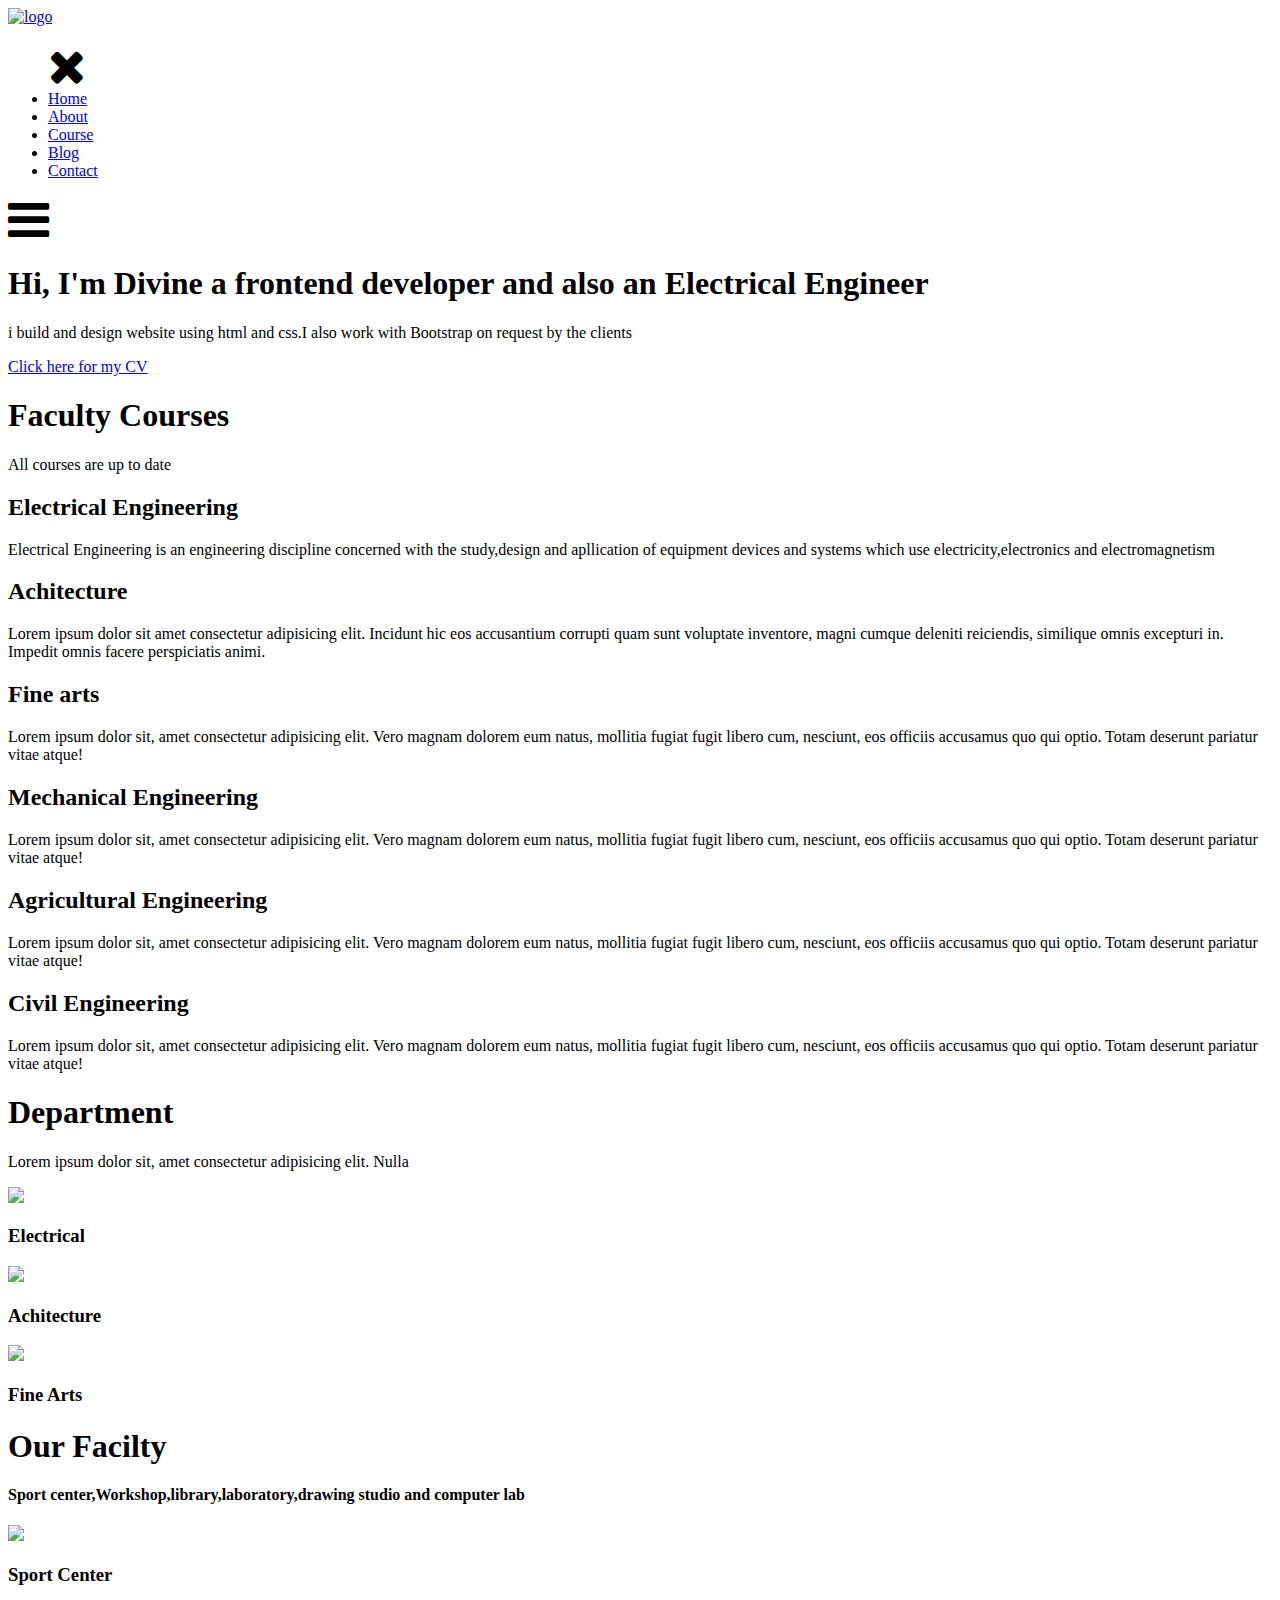
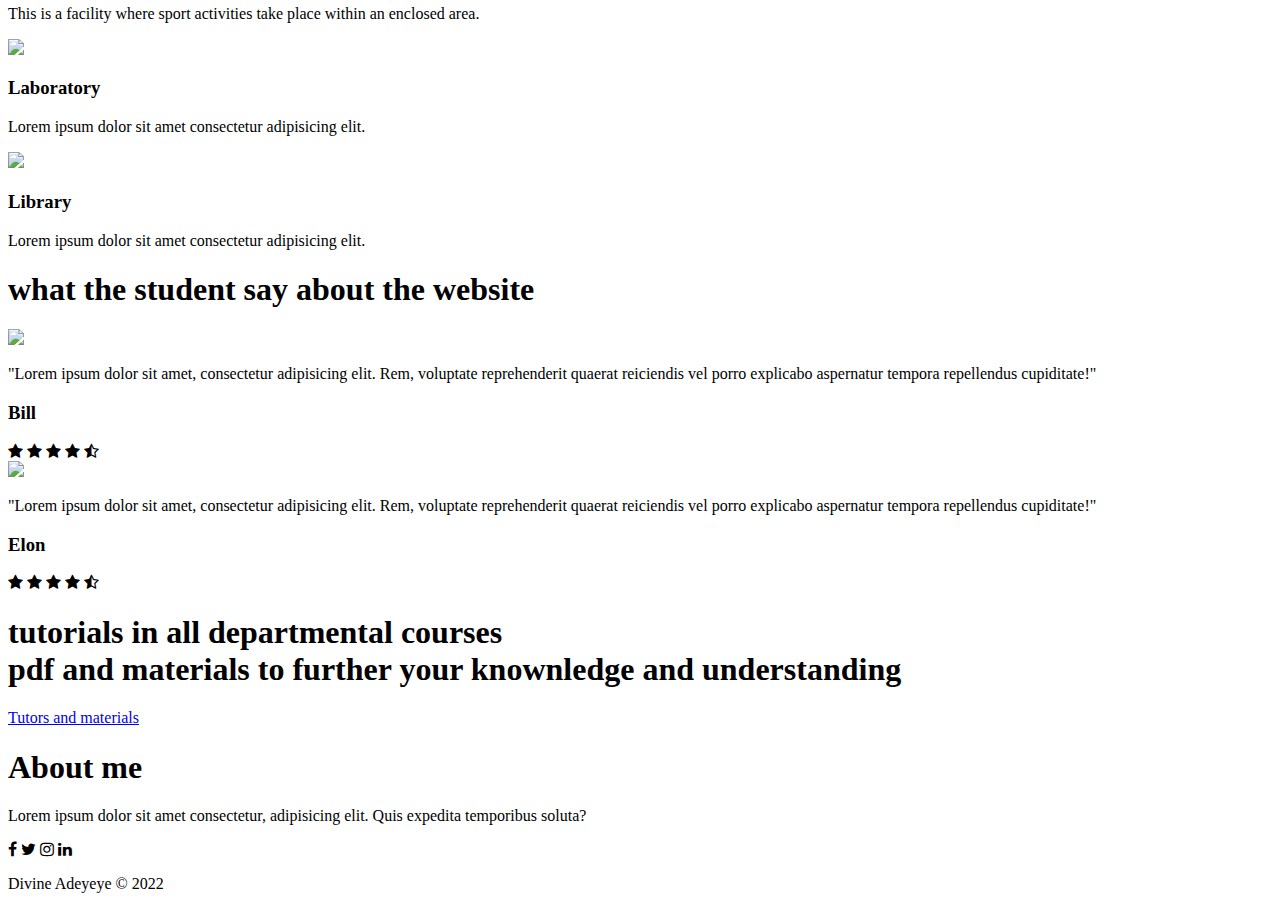
==== index.html @ b2eaff08 "Add files via upload" ====
<!DOCTYPE html>
<html lang="en">
<head>
  <meta charset="UTF-8">
  <meta http-equiv="X-UA-Compatible" content="IE=edge">
  <meta name="viewport" content="width=device-width, initial-scale=1.0">
  <title>Campus site</title>
  <link rel="stylesheet" href="/css/style.css">
  <link rel="preconnect" href="https://fonts.googleapis.com">
<link rel="preconnect" href="https://fonts.gstatic.com" crossorigin>
<link href="https://fonts.googleapis.com/css2?family=Poppins&display=swap" rel="stylesheet">
  <!--<link rel="stylesheet" href="https://cdn.jsdelivr.net/npm/@fortawesome/fontawesome-free@6.1.1/css/fontawesome.min.css" integrity="sha384-zIaWifL2YFF1qaDiAo0JFgsmasocJ/rqu7LKYH8CoBEXqGbb9eO+Xi3s6fQhgFWM" crossorigin="anonymous">-->
  <link rel="stylesheet" href="https://cdnjs.cloudflare.com/ajax/libs/font-awesome/4.7.0/css/font-awesome.min.css">
</head>
<body>
  <div class="main">
    <div class="navbar">
      <div class="logo"><a href="index.html"><img src="/img/logo.png" alt="logo"></a> </div>
     
     <div class="nav-links" id="navLinks">
      
      <ul>
        <i class="fa fa-times fa-3x" onclick="hideMenu()"></i>
        <li><a href="index.html">Home</a></li>
        <li><a href="about.html">About</a></li>
        <li><a href="course.html">Course</a></li>
        <li><a href="blog.html">Blog</a></li>
        <li><a href="content.html">Contact</a></li>
      </ul>
      </div>
      <i class="fa fa-bars fa-3x" onclick="showMenu()"></i>
    </div>
   <div class="home-desc">
    <h1>Hi, I'm Divine a frontend developer and also an Electrical Engineer</h1>
     <p>i build and design website using html and css.I also work with Bootstrap on request by the clients</p>
       <a href="#" class="cv-btn">Click here for my CV</a>
   </div>
  </div>


 
  <section class="course">
   <h1>Faculty Courses</h1>
    <p>All courses are up to date</p>
    <div class="container-row">
       <div class="dept-desc">
         <h2>Electrical Engineering</h2>
          <p>Electrical Engineering is an engineering discipline concerned with the study,design and apllication of equipment devices and systems which use electricity,electronics and electromagnetism</p>
       </div>
      <div class="dept-desc">
       <h2>Achitecture</h2>
        <p>Lorem ipsum dolor sit amet consectetur adipisicing elit. Incidunt hic eos accusantium corrupti quam sunt voluptate inventore, magni cumque deleniti reiciendis, similique omnis excepturi in. Impedit omnis facere perspiciatis animi.</p>
    </div>
      <div class="dept-desc">
        <h2>Fine arts</h2>
        <p>Lorem ipsum dolor sit, amet consectetur adipisicing elit. Vero magnam dolorem eum natus, mollitia fugiat fugit libero cum, nesciunt, eos officiis accusamus quo qui optio. Totam deserunt pariatur vitae atque!</p>
      </div>
    </div>
    <div class="container-row">
      <div class="dept-desc">
      <h2>Mechanical Engineering</h2>
        <p>Lorem ipsum dolor sit, amet consectetur adipisicing elit. Vero magnam dolorem eum natus, mollitia fugiat fugit libero cum, nesciunt, eos officiis accusamus quo qui optio. Totam deserunt pariatur vitae atque!</p>
      </div>
     <div class="dept-desc">
      <h2>Agricultural Engineering</h2>
      <p>Lorem ipsum dolor sit, amet consectetur adipisicing elit. Vero magnam dolorem eum natus, mollitia fugiat fugit libero cum, nesciunt, eos officiis accusamus quo qui optio. Totam deserunt pariatur vitae atque!</p>
     </div>
     <div class="dept-desc">
      <h2>Civil Engineering</h2>
      <p>Lorem ipsum dolor sit, amet consectetur adipisicing elit. Vero magnam dolorem eum natus, mollitia fugiat fugit libero cum, nesciunt, eos officiis accusamus quo qui optio. Totam deserunt pariatur vitae atque!</p>
     </div>
   </div>
  </section>
   



  <section class="campus">
    <h1 class="campus-header">Department</h1>
     <p class="campus-text">Lorem ipsum dolor sit, amet consectetur adipisicing elit. Nulla </p>
    <div class="container-row">
      <div class="campus-col">
        <img src="/img/elect-2.jpg">
        <div class="layer">
          <h3>Electrical</h3>
        </div>
      </div>

      <div class="campus-col">
        <img src="/img/chi.jpeg">
        <div class="layer">
          <h3>Achitecture</h3>
        </div>
      </div>
     

      <div class="campus-col">
        <img src="/img/fn-2.jpg">
        <div class="layer">
          <h3>Fine Arts</h3>
        </div>
      </div>
    </div>
  </section>

  
<section class="campus-facility">
  <h1>Our Facilty</h1>
  <h4>Sport center,Workshop,library,laboratory,drawing studio and computer lab</h4>
  <div class="container-row">
    <div class="fa-col">
      <img src="/img/sport centre.jpg">
      <h3>Sport Center</h3>
      <p>This is a facility where sport activities take place within an enclosed area.</p>
    </div>

    <div class="fa-col">
      <img src="/img/laboratory.jpeg" >
      <h3>Laboratory</h3>
      <p>Lorem ipsum dolor sit amet consectetur adipisicing elit.</p>
      <p></p>
    </div>

    <div class="fa-col">
      <img src="/img/library.jpeg">
      <h3>Library</h3>
      <p>Lorem ipsum dolor sit amet consectetur adipisicing elit.</p>
    </div>
  </div>
</section>


<section class="testimonials">
  <h1>what the student say about the website</h1>
  <div class="container-row">
    <div class="tes-col">
      <img src="/img/testimonials/t1.jpg">
      <div>
      <p>"Lorem ipsum dolor sit amet, consectetur adipisicing elit. Rem, voluptate reprehenderit quaerat reiciendis vel porro explicabo aspernatur tempora repellendus cupiditate!"</p>
      <h3>Bill</h3>
       <i class="fa fa-star"></i>
       <i class="fa fa-star"></i>
       <i class="fa fa-star"></i>
       <i class="fa fa-star"></i>
       <i class="fa fa-star-half-o"></i>
      </div>
    </div>
    <div class="tes-col">
      <img src="/img/testimonials/t2.jpg">
      <div>
      <p>"Lorem ipsum dolor sit amet, consectetur adipisicing elit. Rem, voluptate reprehenderit quaerat reiciendis vel porro explicabo aspernatur tempora repellendus cupiditate!"</p>
      <h3>Elon</h3>
      <i class="fa fa-star"></i>
       <i class="fa fa-star"></i>
       <i class="fa fa-star"></i>
       <i class="fa fa-star"></i>
       <i class="fa fa-star-half-o"></i>
      </div>
    </div>
  </div>
</section>



<section class="tutor">
  <h1>tutorials in all departmental courses <br> pdf and materials to further your knownledge and understanding</h1>
  <a href="#" class="cv-btn">Tutors and materials</a>
</section>



<section class="footer">
  <h1>About me</h1>
  <p>Lorem ipsum dolor sit amet consectetur, adipisicing elit. Quis expedita temporibus soluta?</p>
  <div class="icons">
    <i class="fa fa-facebook"></i>
    <i class="fa fa-twitter"></i>
    <i class="fa fa-instagram"></i>
    <i class="fa fa-linkedin"></i>
  </div>
  <p>Divine Adeyeye &copy 2022</p>
</section>

  <script>
    var navLinks = document.getElementById("navLinks");
    function showMenu(){
      navLinks.style.right = "0";
    }
    function hideMenu(){
      navLinks.style.right = "-200px";
    }
  </script>
</body>
</html>
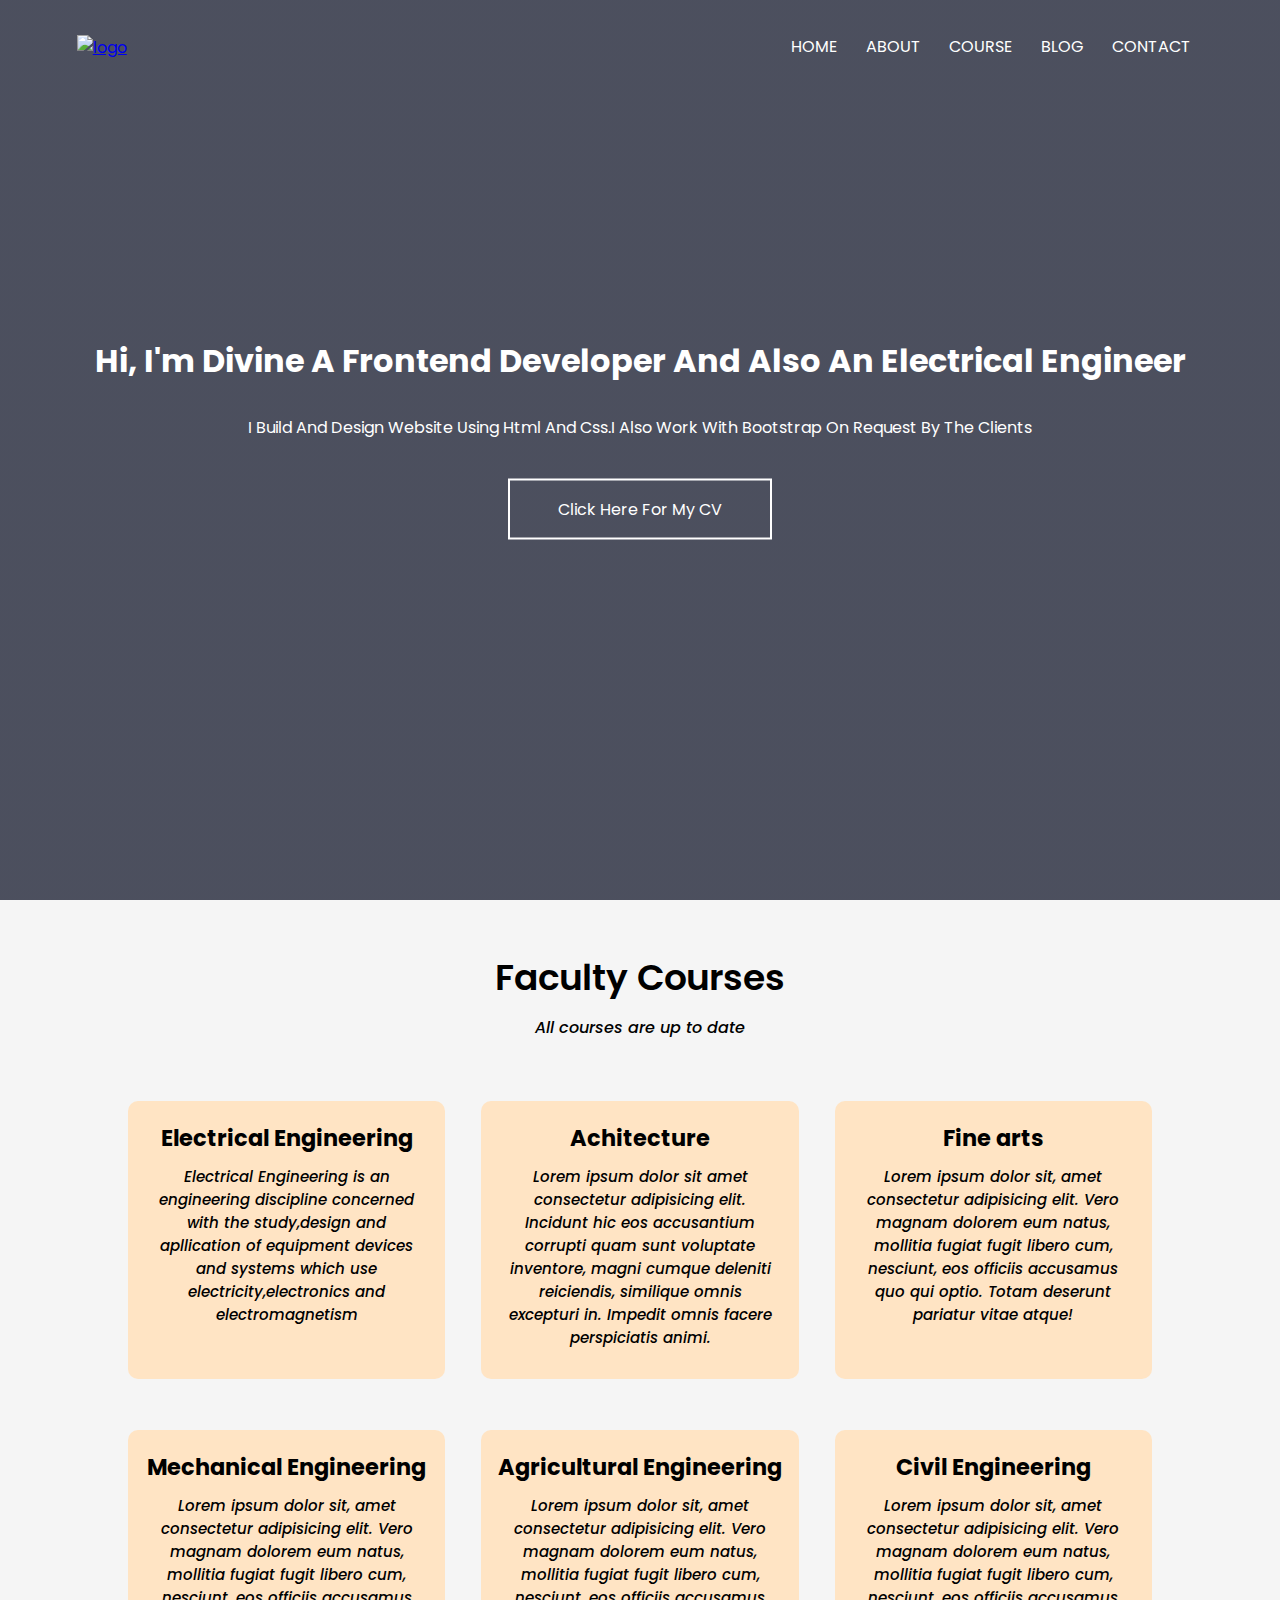
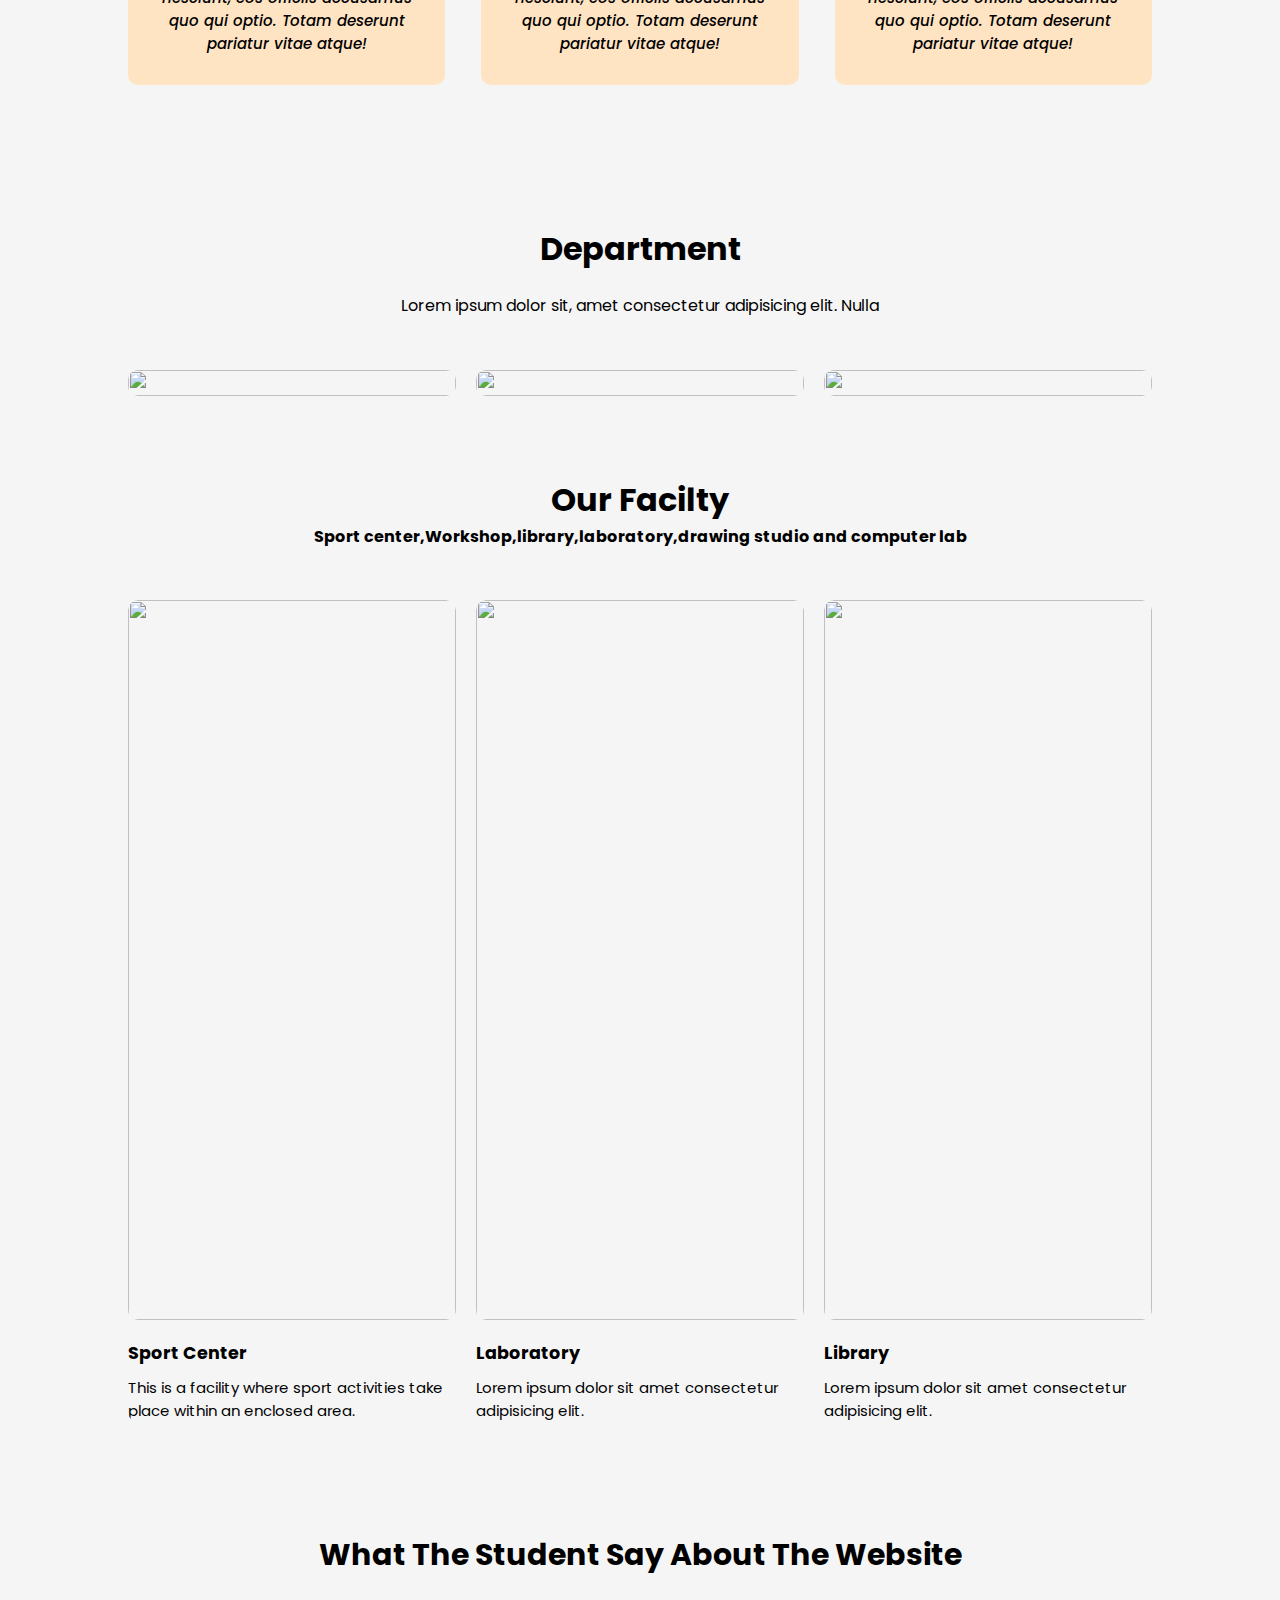
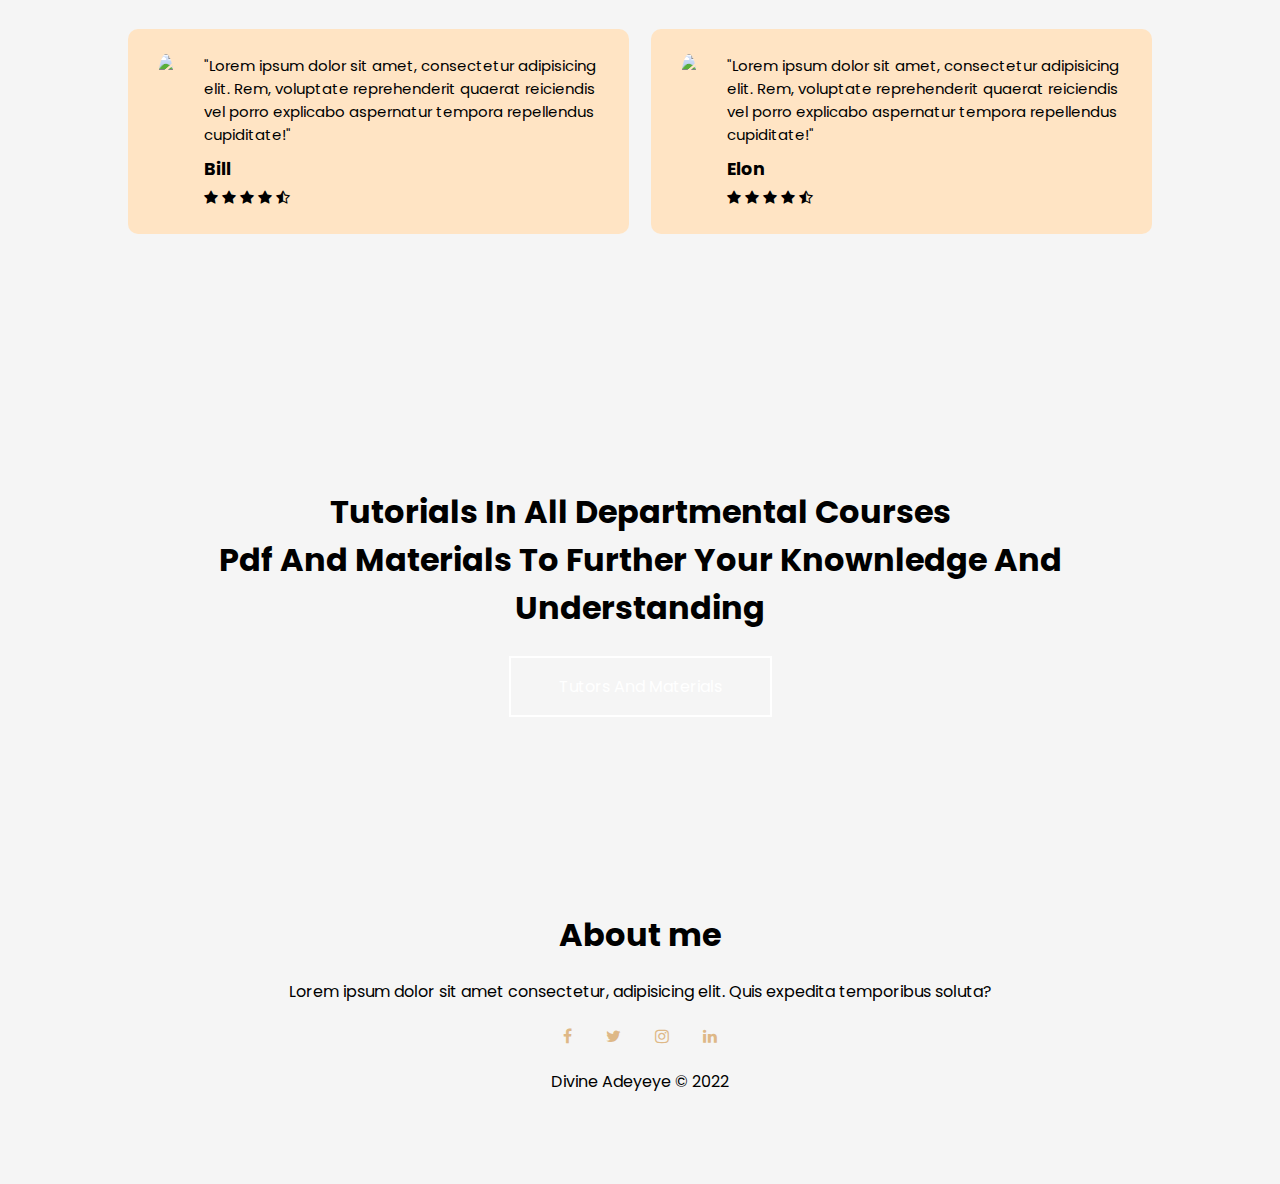
==== commit cb17a448: "Update index.html" ====
--- a/index.html
+++ b/index.html
@@ -5,7 +5,7 @@
   <meta http-equiv="X-UA-Compatible" content="IE=edge">
   <meta name="viewport" content="width=device-width, initial-scale=1.0">
   <title>Campus site</title>
-  <link rel="stylesheet" href="/css/style.css">
+  <link rel="stylesheet" href="style.css">
   <link rel="preconnect" href="https://fonts.googleapis.com">
 <link rel="preconnect" href="https://fonts.gstatic.com" crossorigin>
 <link href="https://fonts.googleapis.com/css2?family=Poppins&display=swap" rel="stylesheet">
@@ -191,4 +191,4 @@
     }
   </script>
 </body>
-</html>+</html>
--- a/style.css
+++ b/style.css
@@ -0,0 +1,556 @@
+*{
+  margin: 0;
+  padding: 0;
+}
+body{
+  background-color: whitesmoke;
+  font-family: 'Poppins', sans-serif;
+}
+        /*------- main section -------*/
+.main{
+  height: 100vh;
+  width: 100%;
+  background-image: linear-gradient(rgba(4,9,30,0.7),rgba(4,9,30,0.7)), url("/img/img-2/Welcome.png") ;
+  background-position: center ;
+  background-repeat: no-repeat;
+  background-size: cover;
+  position: relative;
+}
+/*.main{
+  padding-top: 20px;
+  padding-right: 80px;
+  margin-left: 80px;
+}*/
+.navbar{
+  padding: 2% 6%;
+  display: flex;
+  justify-content: space-between;
+  align-items: center;
+}
+.nav-links ul li{
+  display: inline-block;
+  padding: 8px 12px;
+  position: relative;
+  justify-content: space-between;
+}
+.nav-links ul li a{
+  text-decoration: none;
+  text-transform: uppercase;
+  color: white;
+}
+.nav-links ul li a::after{
+  content: '';
+  width: 0%;
+  height: 2px;
+  background: yellowgreen;
+  display: block;
+  margin: auto; /* for the line increase and decrease animation*/
+  transition: 0.5s ;
+}
+.nav-links ul li a:hover::after{
+  width: 100%;
+  cursor: pointer;
+}
+.home-desc{
+  text-align: center;
+  color: #fff;
+  text-transform: capitalize;
+  top: 50%;
+  left: 50%;
+  width: 90%;
+  position: absolute;
+  transform: translate(-50%,-50%);
+  
+}
+.home-desc h1{
+  font-size: 2rem;
+}
+.home-desc  p{
+  margin: 30px 0px 15px;  
+}
+.cv-btn{
+ display: inline-block;
+ color: #fff;
+ border: 2px solid #fff;
+ text-decoration: none;
+ margin: 1.5rem;
+ background: transparent;
+ padding: 1rem 3rem 1rem;
+ position: relative;
+ transition: 1s;
+}
+.cv-btn:hover{
+  background: yellowgreen;
+  border: 2px solid yellowgreen;
+  cursor: pointer;
+  
+} 
+.navbar .fa{
+  display: none;
+}
+@media (max-width:700px) {
+  .home-desc h1{
+    font-size: 30px;
+  }
+  .nav-links ul li{
+    display: block;
+  }
+  .nav-links{
+    background: grey;
+    height: 100vh;
+    width: 200px;
+    position: fixed;
+    top:0;
+    right: -200px;
+    z-index: 1;
+    text-align: left;
+    transition: 1s ;
+  }
+.navbar .fa{
+    display: block;
+    color: #fff;
+    margin: 10px;
+    cursor: pointer;
+  }
+   /*.nav-links ul li {
+    padding: 30px;
+   }*/
+}
+.course{
+  width: 80%;
+  margin: auto;
+  padding-top: 50px;
+text-align: center;
+}
+.course h1{
+  font-size: 36px;
+  font-weight: 600;
+  
+}
+.course p{
+  font-weight: 500;
+  font-style: italic;
+  padding: 10px;
+}
+.container-row{
+  display: flex;
+  margin-top: 5%;
+  font-size: 15px;
+  justify-content: space-between;
+}
+.dept-desc{
+  flex-basis: 31%;
+  background-color: bisque;
+  border-radius: 10px;
+  padding: 20px 12px;
+  box-sizing: border-box;
+  transition: 1s;
+}
+.dept-desc h2{
+  font-weight: bold;
+}
+.dept-desc:hover{
+  box-shadow: 0 0 10px 10px rgba(0, 0, 0, .3);
+  background: skyblue;
+}
+@media (max-width:700px) {
+  .container-row{
+    flex-direction: column; /* display:block;*/
+
+  }
+  .dept-desc{
+    margin-bottom: 15px;
+    height: 100vh;
+  }
+}
+.campus{
+  width: 80%;
+  margin: auto;
+  padding-top: 50px;
+text-align: center;
+}
+.campus-col{
+  flex-basis: 32%;
+  
+  
+  border-radius: 10px;
+  margin-bottom: 30px;
+  position: relative;
+  overflow: hidden;
+}
+.campus-header{
+  width: 100%;
+  text-align: center;
+  padding-top: 90px ;
+}
+.campus-text{
+  width: 100%;
+  text-align: center;
+  padding-top: 20px ;
+}
+.campus-col img{
+  width: 100%;
+  height: 100%;
+  display: block;
+}
+
+
+.layer{
+  background: transparent;
+  height: 100%;
+  width: 100%;
+  top: 0;
+  right: 0;
+  color: #fff;
+  text-align: center;
+  position: absolute;
+  transition: .5s;
+}
+.layer:hover{
+  background: rgba(0, 0, 30, .7);
+}
+.layer h3{
+  width: 100%;
+  bottom: 0;
+  left: 0%;
+   transform: translateY(-50%);
+   position: absolute;
+   opacity: 0;
+   transition: 0.5s;
+}
+.layer:hover h3{
+  opacity: 1;
+ bottom: 49%;
+}
+.campus-facility {
+  width: 80%;
+  margin: auto;
+  padding-top: 50px;
+text-align: center;
+}
+.fa-col{
+  flex-basis: 32%;
+  
+ 
+  border-radius: 10px;
+  margin-bottom: 30px;
+  position: relative;
+  overflow: hidden;
+}
+.campus-facility img{
+  width: 100%;
+  height: 80vh;
+  border-radius: 10px;
+  display: block;
+}
+.campus-facility{
+  text-align: center;
+}
+ .campus-facility h3{
+  padding-top: 20px;
+  text-align: left;
+  margin-bottom: 10px;
+ }
+ .campus-facility p{
+  text-align: left;
+ }
+
+
+
+
+
+ .testimonials{
+  width: 80%;
+  margin: auto;
+  text-align: center;
+  margin: auto;
+ }
+ .testimonials h1{
+  font-size: 30px;
+  padding-top: 80px;
+  text-transform: capitalize;
+}
+.testimonials img {
+  height: 60px;
+  border-radius: 50%;
+  margin-left: 5px;
+  margin-right: 30px;
+}
+.tes-col{
+  background-color: bisque;
+  flex-basis: 44%;
+  margin-bottom: 15%;
+  border-radius: 10px;
+  padding: 25px;
+  text-align: left;
+  display: flex;
+  cursor: pointer;
+}
+.tes-col h3{
+  text-align: left;
+  margin-top: 10px;
+  margin-bottom: 4px;
+}
+.tes-col .fa{
+  color: black;
+}
+@media (max-width:700px) {
+  .tes-col img{
+    border-radius: 50%;margin-left: 0px;
+    margin-right: 10px;
+  }
+}
+
+
+
+ .tutor{
+  background-image:  url("/img/subscribe-bg.png");
+  width: 80%;
+  margin: auto;
+  border-radius: 10px;
+  
+  background-position: center;
+  background-size: cover;
+  padding: 100px 0;
+  text-transform: capitalize;
+  text-align: center;
+ }
+
+
+
+
+
+ .footer{
+  width: 100%;
+  text-align: center;
+  padding: 70px 0;
+ }
+ .footer p{
+  padding: 20px 30px;
+ }
+ .icons .fa{
+  margin: 0 15px;
+  color: burlywood;
+  cursor: pointer;
+ }
+
+
+
+ .main-about{
+  height: 80vh;
+  width: 100%;
+  background-image: linear-gradient(rgba(4,9,30,0.7),rgba(4,9,30,0.7)), url("/img/grad.jpeg") ;
+  background-position: center ;
+  background-repeat: no-repeat;
+  background-size: cover;
+  position: relative;
+}
+.About-me{
+  text-align: center;
+  color: #fff;
+  text-transform:none;
+  top: 50%;
+  left: 50%;
+  width: 90%;
+  position: absolute;
+  transform: translate(-50%,-50%);
+}
+.footer-about{
+  margin-top: 60px;
+  padding: 10px 0;
+  width: 100%;
+  text-align: center;
+}
+.footer-about p{
+  padding: 20px 30px;
+  margin-bottom: 40px;
+  margin-top: 30px;
+ }
+ .icons-about .fa{
+  margin: 0 10px;
+  color:  chocolate;
+  cursor: pointer;
+ }
+ .about-section{
+  width: 80%;
+  text-align: center;
+  padding-top: 10px;
+  margin: auto;
+ }
+ .about-section img{
+  width: 100%;
+  border-radius: 10px;
+ }
+ .about-col{
+  flex-basis: 44%;
+  margin-bottom: 15%;
+  padding: 15px 20px;
+  cursor: pointer;
+ }
+ .cv-btn-2{
+  display: inline-block;
+  color: #fff;
+  border: 2px solid #fff;
+  text-decoration: none;
+  margin: 1.5rem;
+  background: blue;
+  padding: 1rem 3rem 1rem;
+  position: relative;
+  border-radius: 10px;
+  transition: 1s;
+ }
+ .cv-btn-2:hover{
+   background: yellowgreen;
+   border: 2px solid yellowgreen;
+   cursor: pointer;
+   transition: 1s;
+ } 
+
+
+
+
+
+
+ /* ================== course ========================*/
+ .main-course{
+ background-image: linear-gradient(rgba(4,9,30,0.7),rgba(4,9,30,0.7)) , url("/img/img-2/ach-3.jpg");
+ height: 80vh;
+  width: 100%;
+  background-position: center ;
+  background-repeat: no-repeat;
+  background-size: cover;
+  position: relative;
+ }
+ .main-course h1{
+  text-align: center;
+  color: #fff;
+  text-transform: capitalize;
+  top: 50%;
+  left: 50%;
+  width: 90%;
+  position: absolute;
+  transform: translate(-50%,-50%);  
+ }
+ .blog{
+  width: 80%;
+  margin: auto;
+  padding: 60px 0;
+ }
+ .column-1{
+  flex-basis: 50%;
+  /*border-radius: 10px;
+  margin-bottom: 30px;
+  position: relative;
+  overflow: hidden;*/
+ }
+ .column-1 img{
+  width: 100%;
+  border-radius: 10px;
+ }
+ .column-1 h1{
+  font-weight: bolder;
+  margin: 25px 0;
+ }
+ .column-1 p {
+  padding: 5px 0;
+  color: black ;
+ }
+ .column-2{
+  flex-basis: 33%;
+ }
+ .column-2 h2{
+  background-color: brown;
+  text-align: center;
+  padding: 10px 0;
+  margin-bottom: 10px;
+  margin-top: 10px;
+  border-radius: 10px;
+ }
+ .column-2 div{
+  display: flex;
+  align-items: center;
+  justify-content: space-between;
+  padding: 7px;
+  box-sizing: border-box;
+ }
+ .comment{
+  width: 100%;
+  border: 2px solid black;
+  margin: 50px 0;
+  padding: 20px 20px;
+  box-sizing: border-box;
+ }
+ .comment-form input, .comment-form textarea{
+  padding: 10px;
+  width: 100%;
+  margin: 15px 0;
+  box-sizing: border-box;
+  outline: none;
+  border: none;
+ }
+ .blog-btn{
+  display: inline-block;
+  color: #fff;
+  border: 2px solid #fff;
+  text-decoration: none;
+  width: 200px;
+  margin: 10px;
+  background: burlywood;
+  padding: 1rem 3rem 1rem;
+  position: relative;
+  transition: 1s;
+ }
+ .blog-btn:hover{
+   background: yellowgreen;
+   border: 2px solid yellowgreen;
+   cursor: pointer;
+ } 
+ .location{
+  width: 80%;
+  text-align: center;
+  margin: auto;
+  padding-top: 40px;
+ }
+ .location img{
+  width: 80%;
+  background-position: center ;
+  background-repeat: no-repeat;
+  background-size: cover;
+  position: relative;
+  border-radius: 10px;
+ }
+.contact-me{
+  width: 80%;
+  margin: auto;
+}
+.contact-1{
+  flex-basis: 48%;
+ 
+  margin-bottom: 30px;
+}
+
+.contact-1 div{
+  display: flex;
+  align-items: center;
+  margin-bottom: 40px;
+}
+.contact-1 i{
+  margin-right: 10px;
+  color: coral;
+}
+.contact-2{
+  flex-basis: 48%;
+  border: 2px solid black;
+  margin: auto;
+  padding: 20px;
+  box-sizing: border-box;
+ }
+ .contact-2 input, .contact-2 textarea{
+  padding: 15px;
+  width: 100%;
+  margin: 15px 0;
+  box-sizing: border-box;
+  outline: none;
+  border: none;
+  box-sizing: border-box;
+ }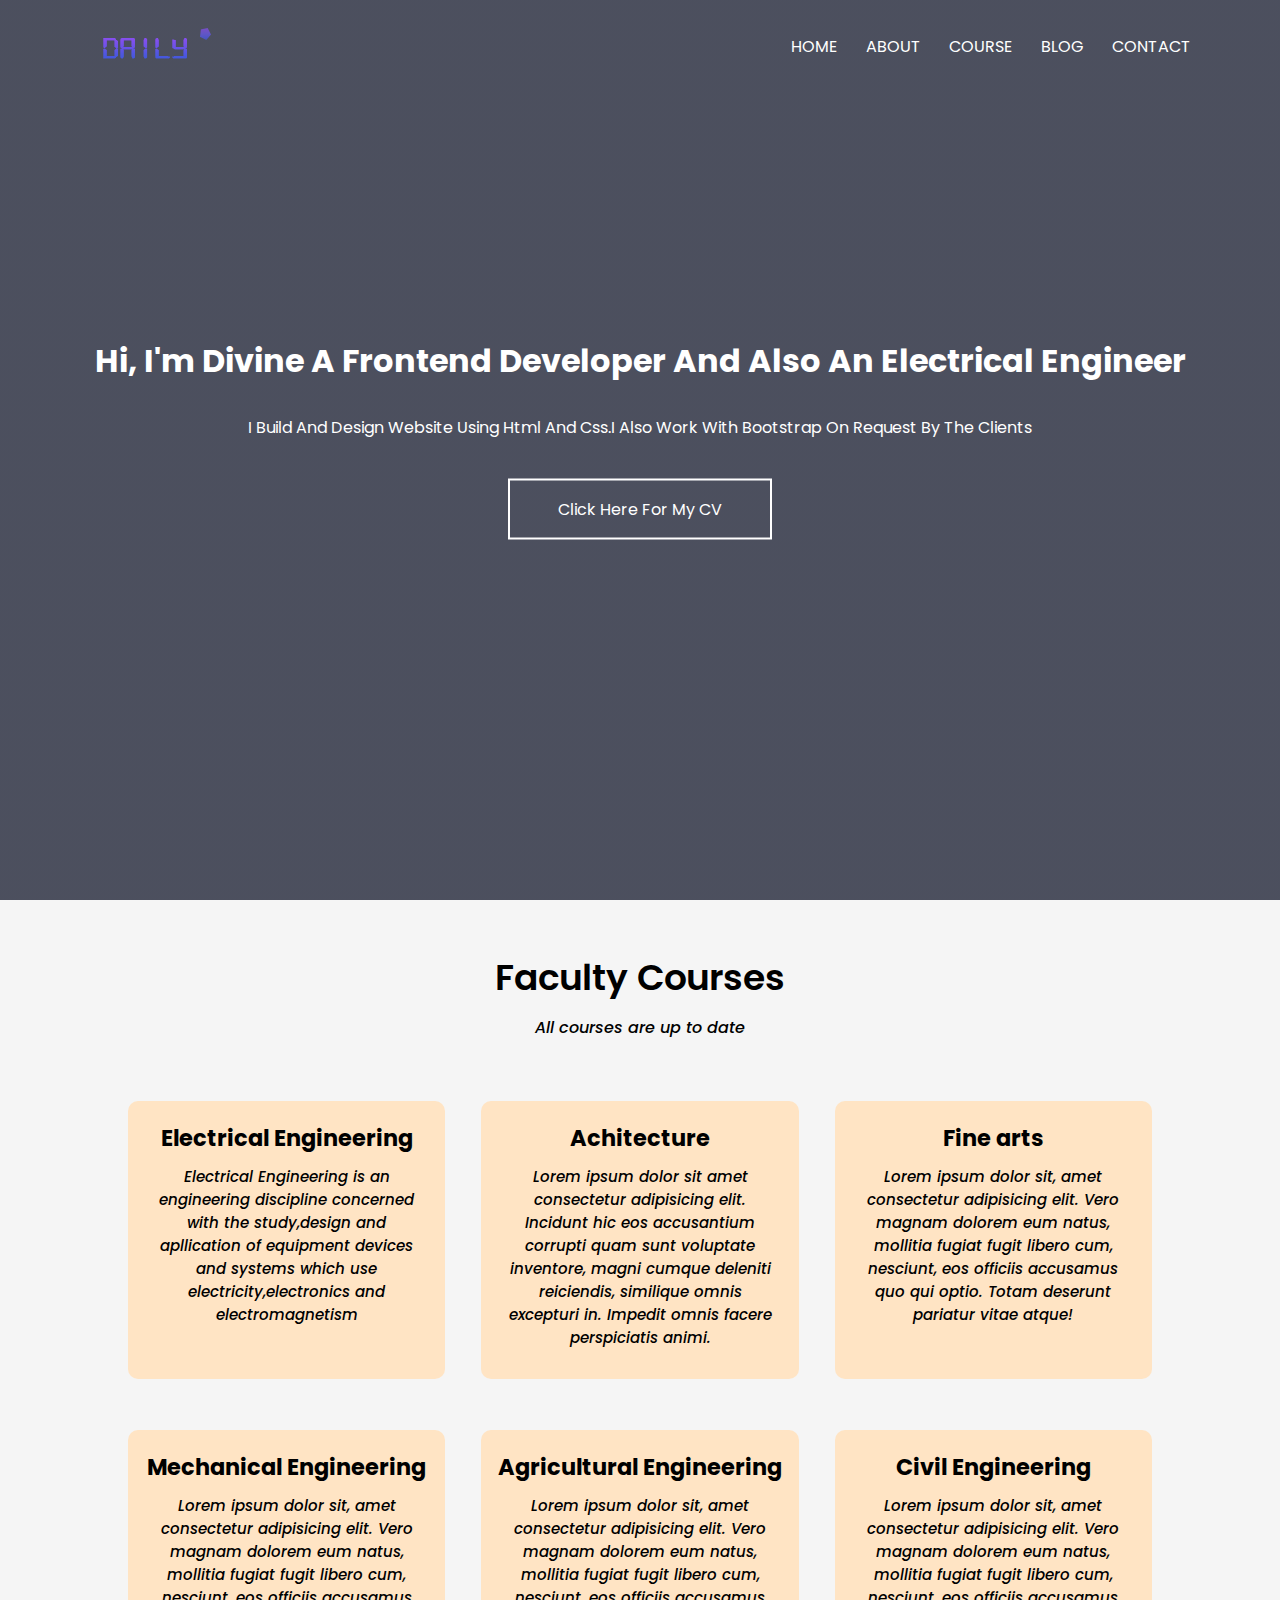
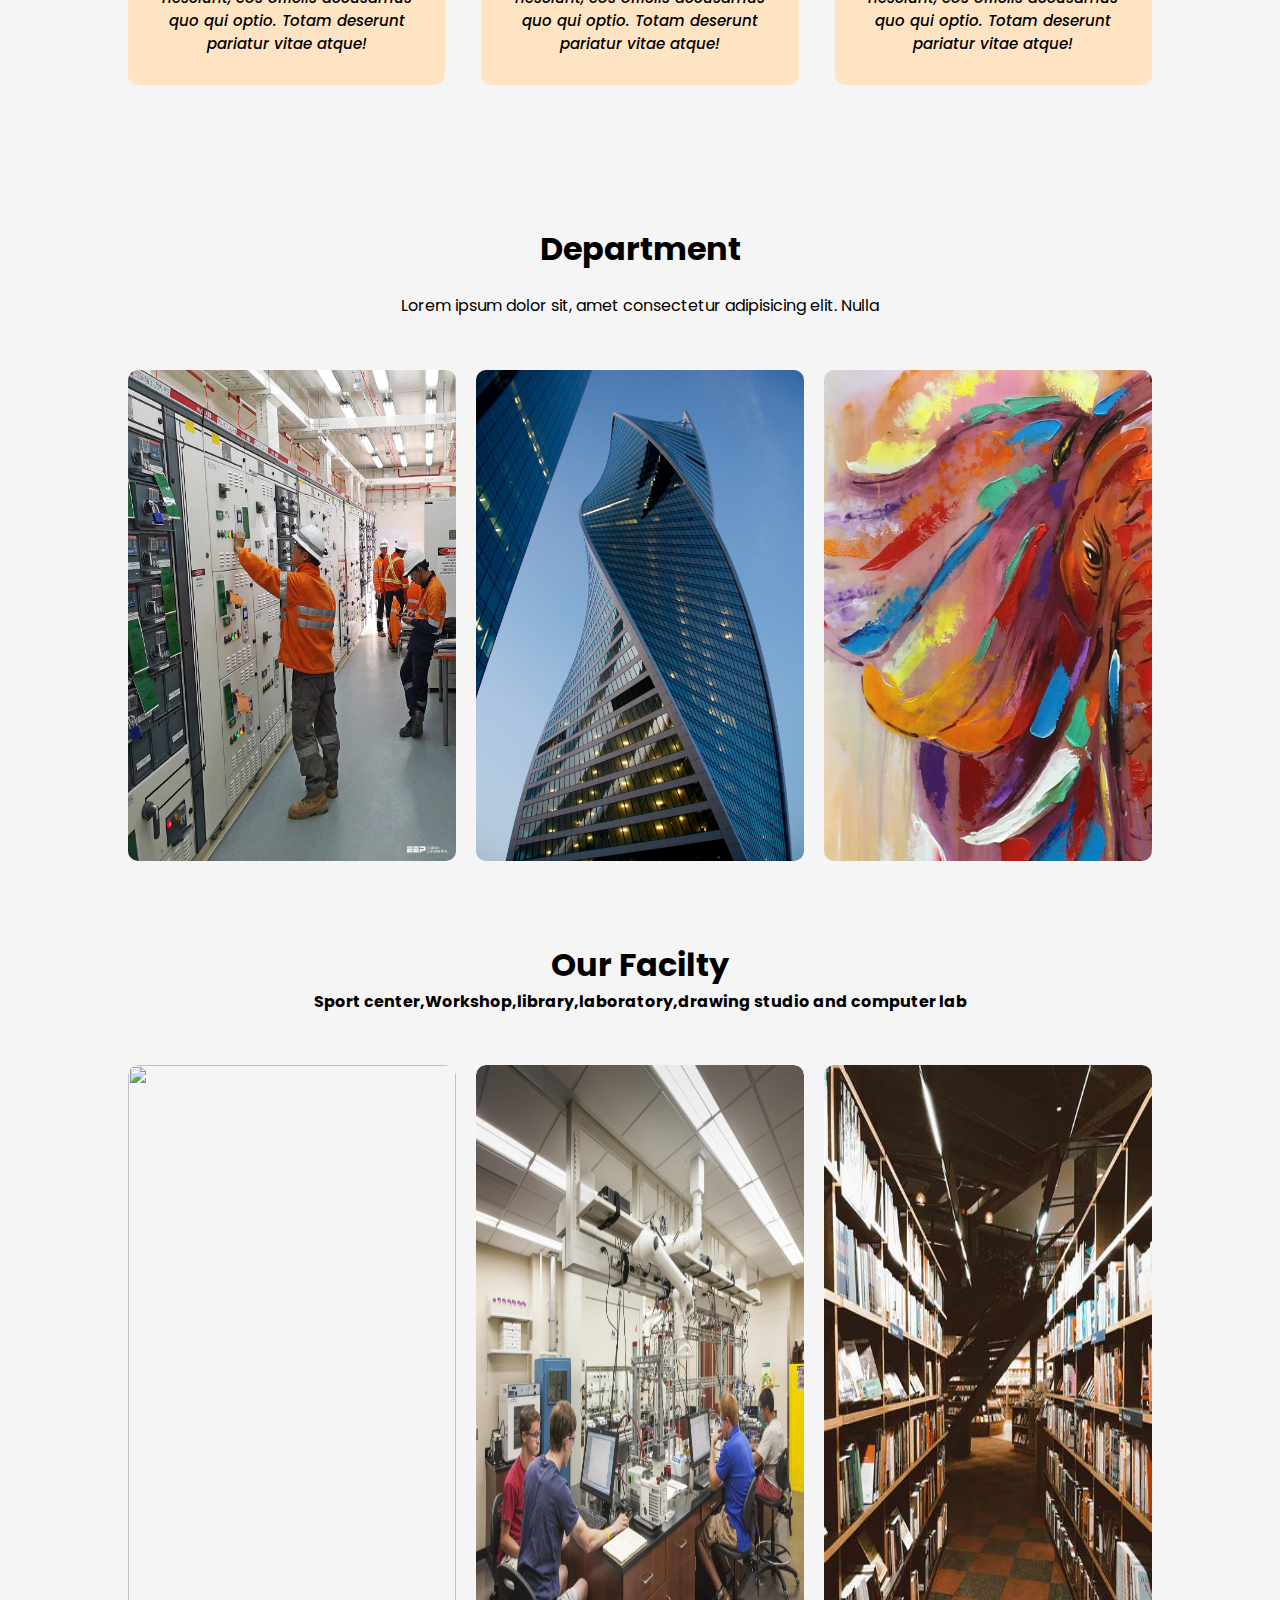
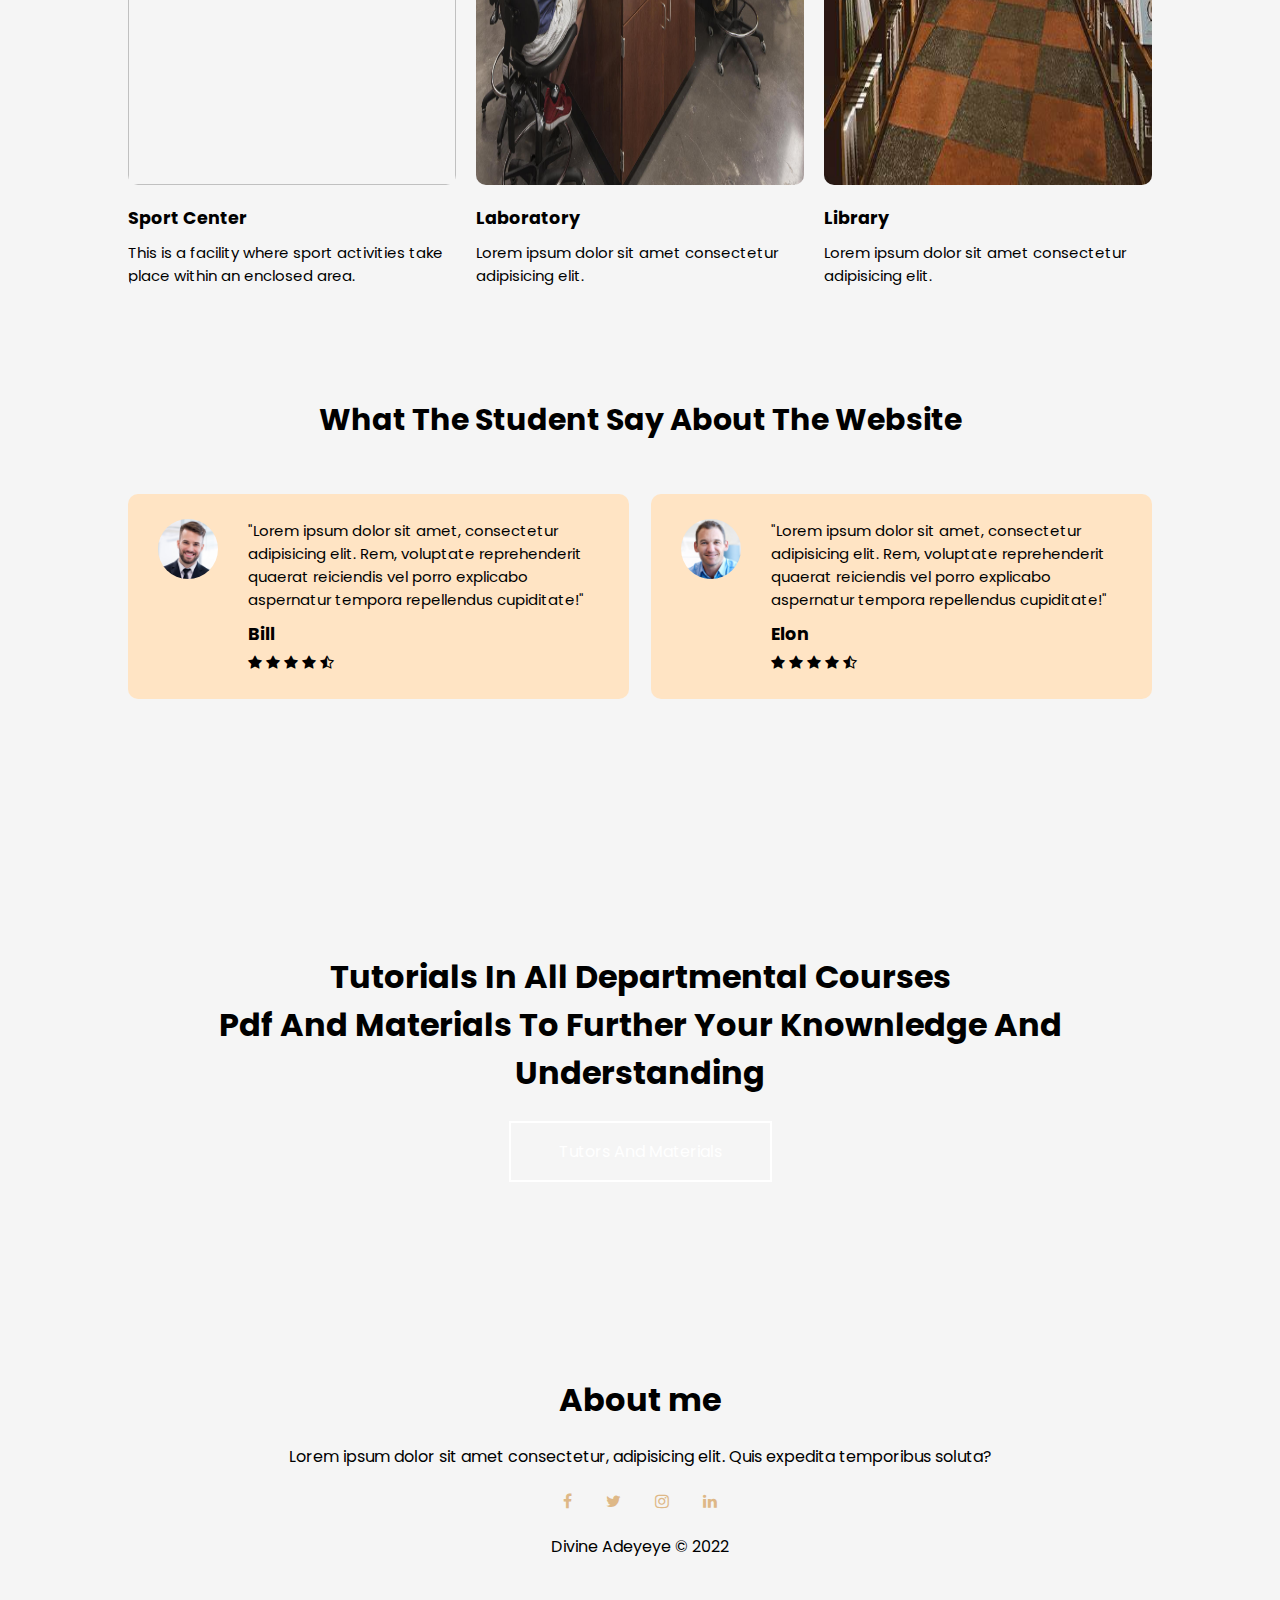
==== commit 188f0673: "Update index.html" ====
--- a/index.html
+++ b/index.html
@@ -15,7 +15,7 @@
 <body>
   <div class="main">
     <div class="navbar">
-      <div class="logo"><a href="index.html"><img src="/img/logo.png" alt="logo"></a> </div>
+      <div class="logo"><a href="index.html"><img src="logo.png" alt="logo"></a> </div>
      
      <div class="nav-links" id="navLinks">
       
@@ -80,14 +80,14 @@
      <p class="campus-text">Lorem ipsum dolor sit, amet consectetur adipisicing elit. Nulla </p>
     <div class="container-row">
       <div class="campus-col">
-        <img src="/img/elect-2.jpg">
+        <img src="elect-2.jpg">
         <div class="layer">
           <h3>Electrical</h3>
         </div>
       </div>
 
       <div class="campus-col">
-        <img src="/img/chi.jpeg">
+        <img src="chi.jpeg">
         <div class="layer">
           <h3>Achitecture</h3>
         </div>
@@ -95,7 +95,7 @@
      
 
       <div class="campus-col">
-        <img src="/img/fn-2.jpg">
+        <img src="fn-2.jpg">
         <div class="layer">
           <h3>Fine Arts</h3>
         </div>
@@ -115,14 +115,14 @@
     </div>
 
     <div class="fa-col">
-      <img src="/img/laboratory.jpeg" >
+      <img src="laboratory.jpeg" >
       <h3>Laboratory</h3>
       <p>Lorem ipsum dolor sit amet consectetur adipisicing elit.</p>
       <p></p>
     </div>
 
     <div class="fa-col">
-      <img src="/img/library.jpeg">
+      <img src="library.jpeg">
       <h3>Library</h3>
       <p>Lorem ipsum dolor sit amet consectetur adipisicing elit.</p>
     </div>
@@ -134,7 +134,7 @@
   <h1>what the student say about the website</h1>
   <div class="container-row">
     <div class="tes-col">
-      <img src="/img/testimonials/t1.jpg">
+      <img src="testimonials/t1.jpg">
       <div>
       <p>"Lorem ipsum dolor sit amet, consectetur adipisicing elit. Rem, voluptate reprehenderit quaerat reiciendis vel porro explicabo aspernatur tempora repellendus cupiditate!"</p>
       <h3>Bill</h3>
@@ -146,7 +146,7 @@
       </div>
     </div>
     <div class="tes-col">
-      <img src="/img/testimonials/t2.jpg">
+      <img src="testimonials/t2.jpg">
       <div>
       <p>"Lorem ipsum dolor sit amet, consectetur adipisicing elit. Rem, voluptate reprehenderit quaerat reiciendis vel porro explicabo aspernatur tempora repellendus cupiditate!"</p>
       <h3>Elon</h3>
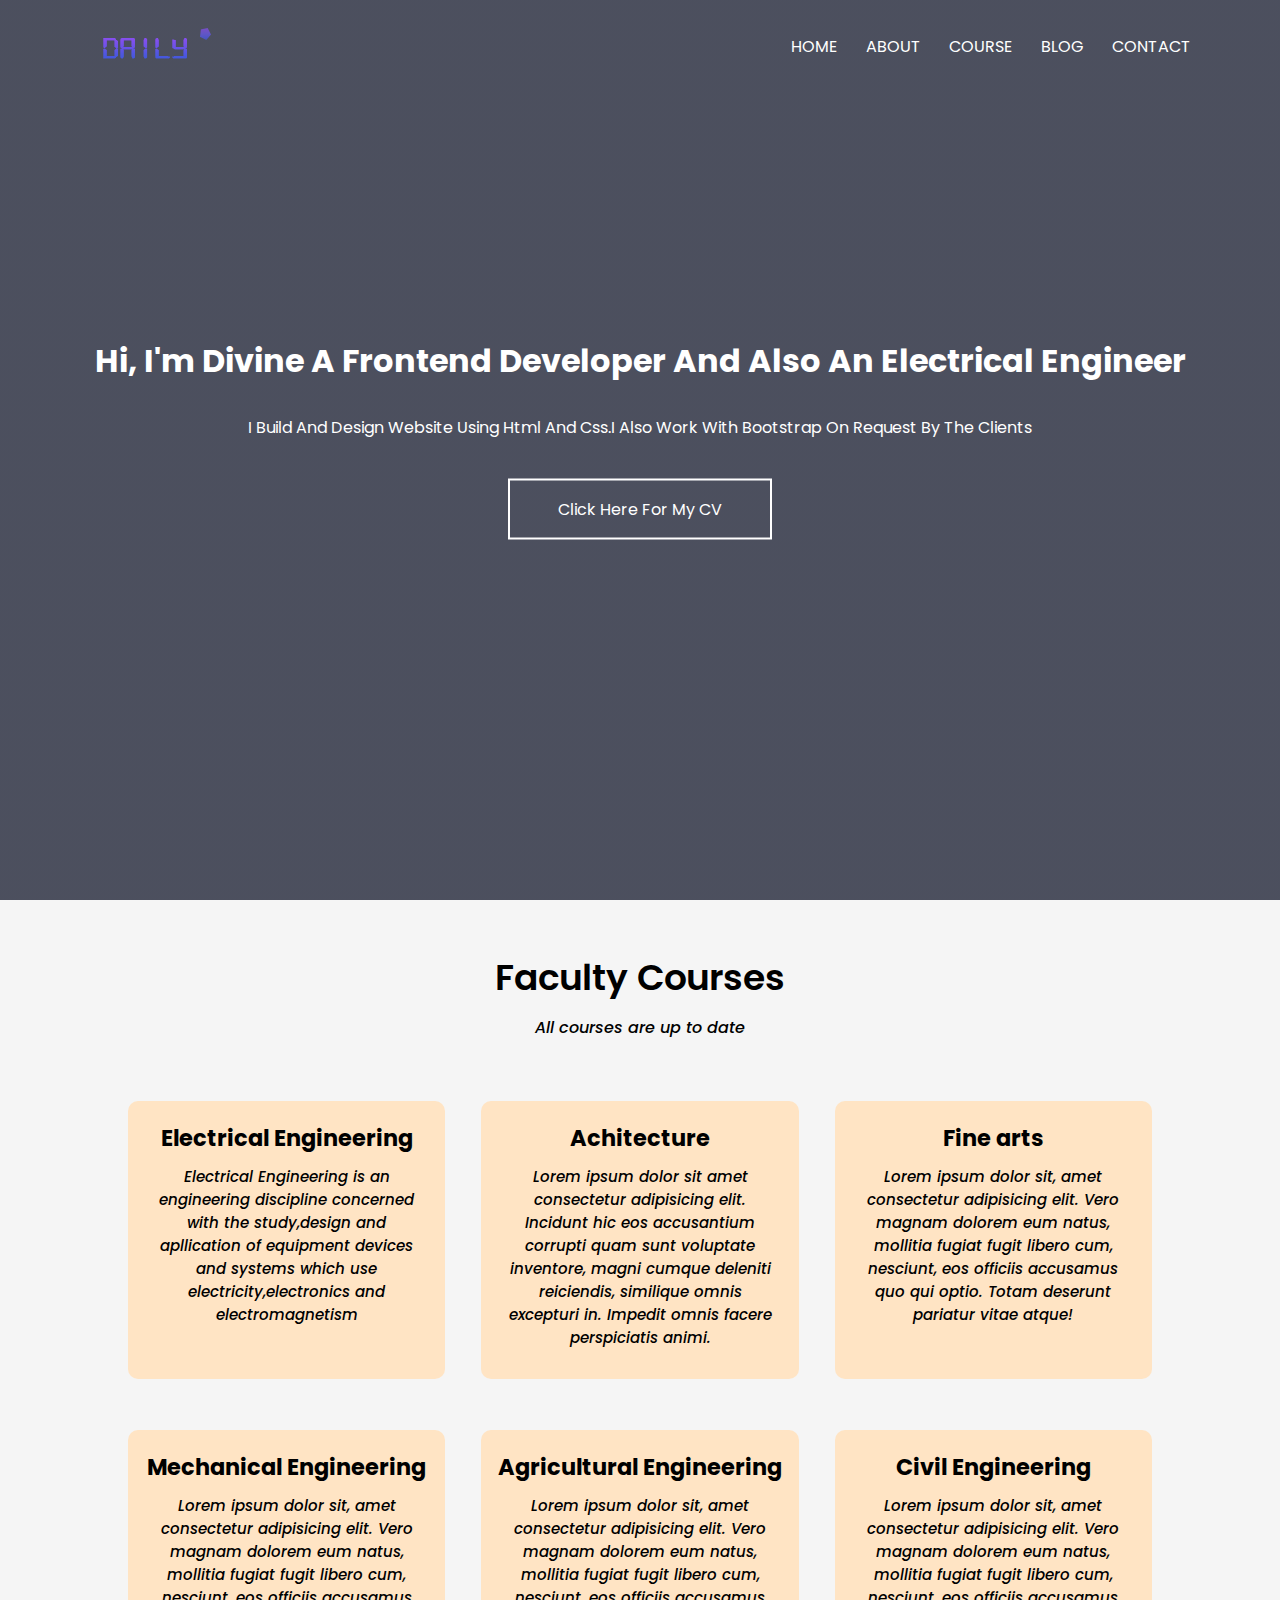
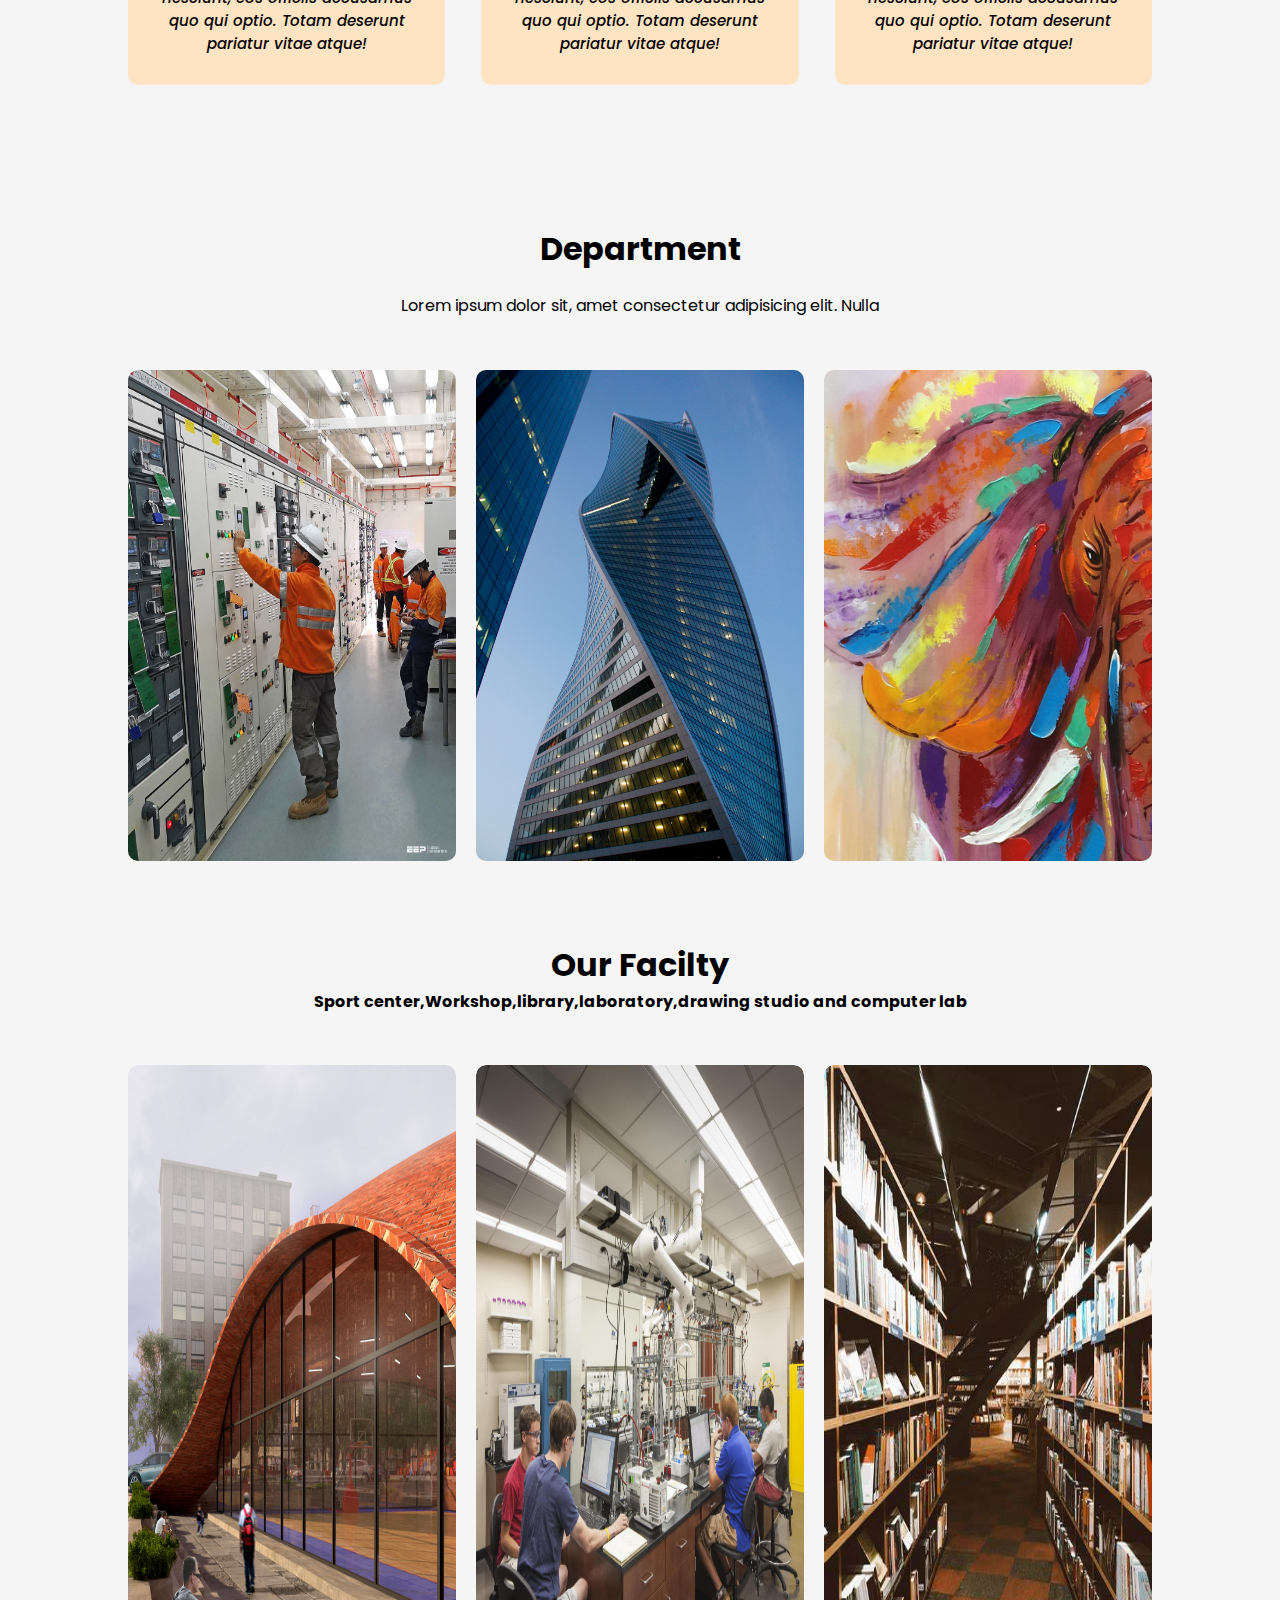
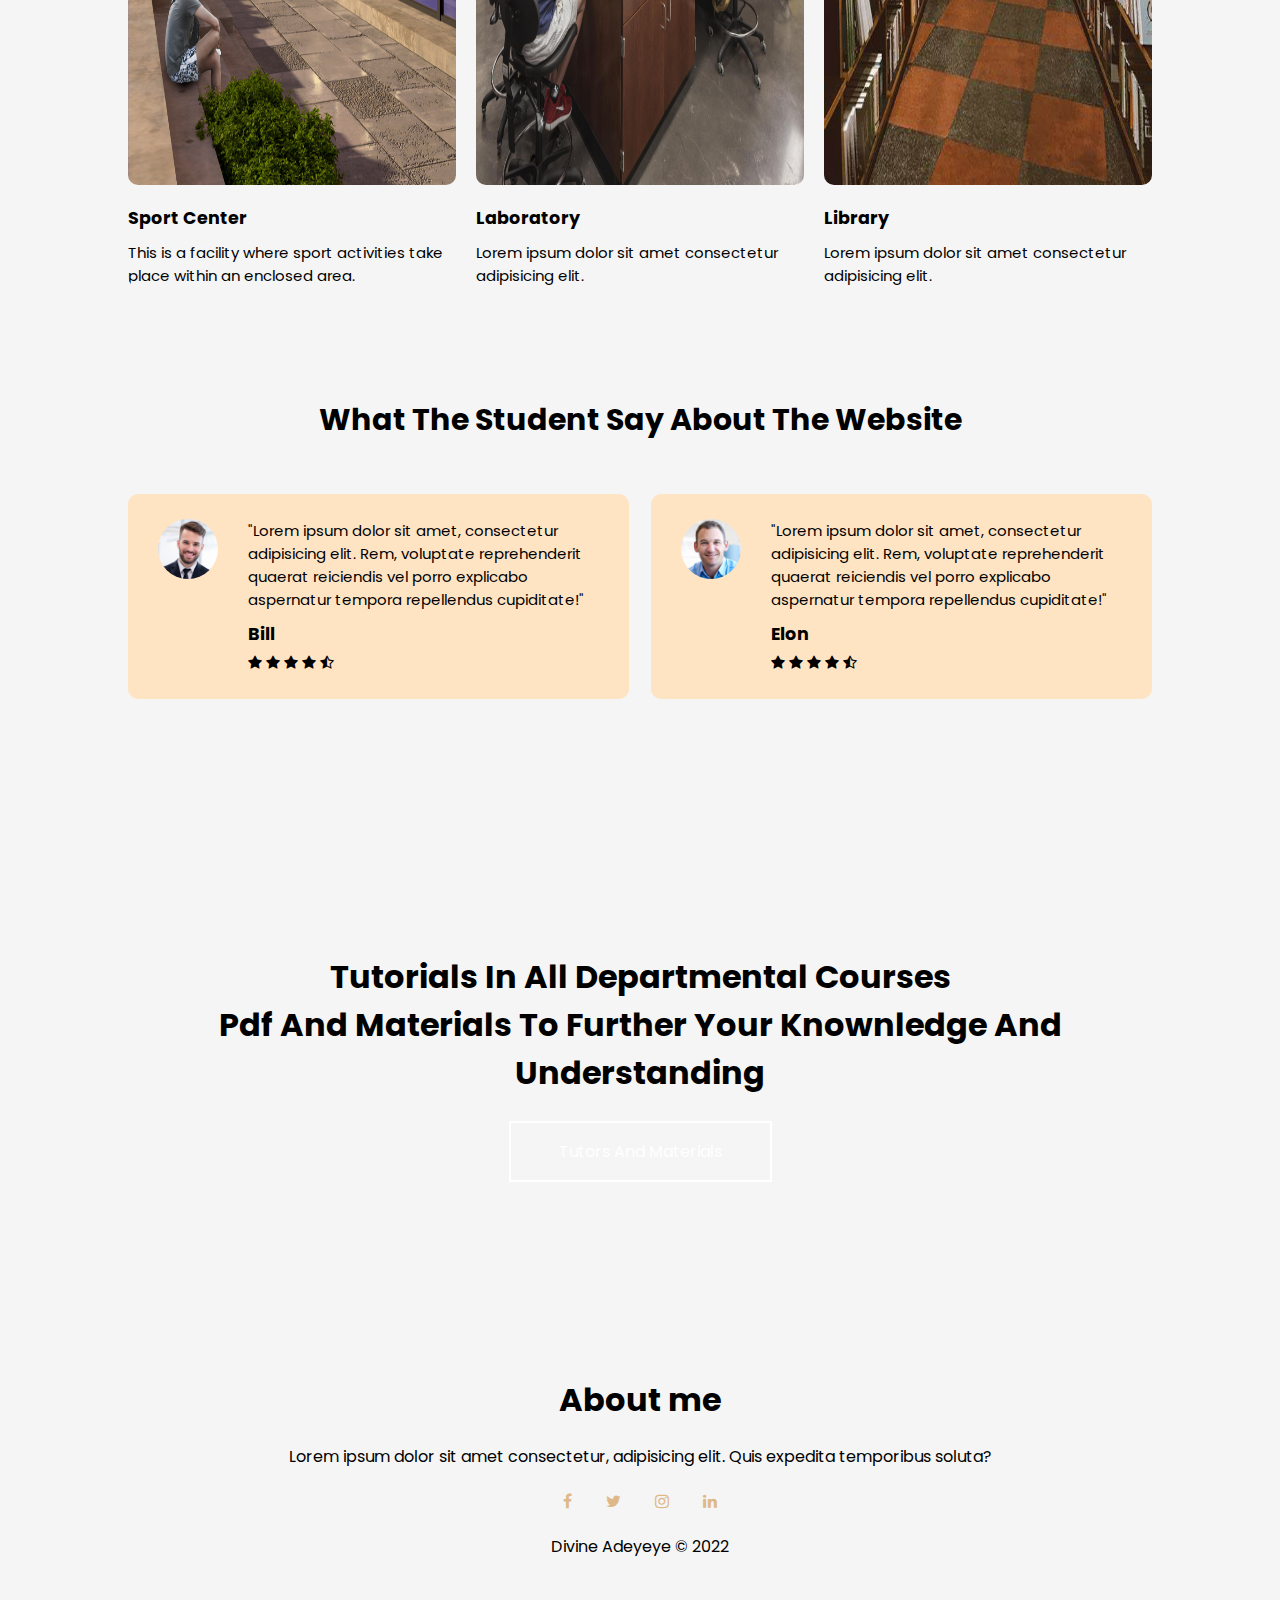
==== commit 3033ff55: "Update index.html" ====
--- a/index.html
+++ b/index.html
@@ -109,7 +109,7 @@
   <h4>Sport center,Workshop,library,laboratory,drawing studio and computer lab</h4>
   <div class="container-row">
     <div class="fa-col">
-      <img src="/img/sport centre.jpg">
+      <img src="sport centre.jpg">
       <h3>Sport Center</h3>
       <p>This is a facility where sport activities take place within an enclosed area.</p>
     </div>
